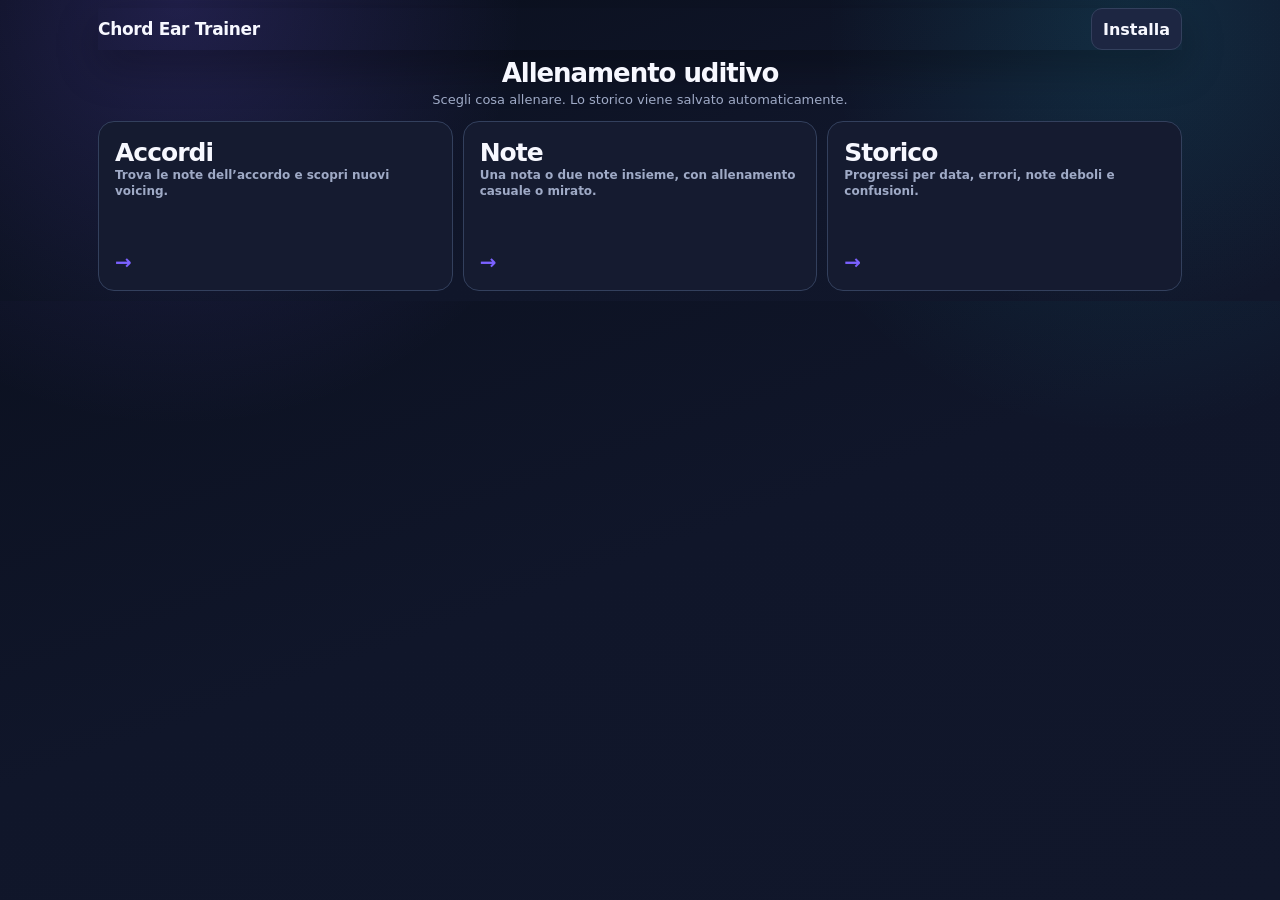
==== index.html @ 7b21bf5b "Use clean PWA manifest and standard install capture" ====
<!doctype html>
<html lang="it">
<head>
<meta charset="utf-8">
<meta name="viewport" content="width=device-width, initial-scale=1, viewport-fit=cover">
<title>Chord Ear Trainer</title>
<link rel="manifest" href="./manifest.json">
<link rel="stylesheet" href="./styles.css?v=21">
<meta name="theme-color" content="#0b0e13">
<meta name="mobile-web-app-capable" content="yes">
<meta name="apple-mobile-web-app-capable" content="yes">
<meta name="apple-mobile-web-app-status-bar-style" content="black-translucent">
<link rel="apple-touch-icon" href="./icons/icon-192.png">
<script>
window.__installPrompt = null;
window.addEventListener("beforeinstallprompt", function (event) {
  event.preventDefault();
  window.__installPrompt = event;
  window.dispatchEvent(new Event("pwa-install-ready"));
});
</script>
</head>
<body>
<main>
  <div id="updateBanner" class="update-banner" hidden>
    <span>Nuova versione disponibile</span>
    <button id="reloadApp" type="button">Aggiorna</button>
  </div>

  <div class="topbar">
    <button id="homeBtn" class="iconbtn" type="button" hidden>←</button>
    <div class="brand">Chord Ear Trainer</div>
    <div class="spacer"></div>
    <button id="installBtn" type="button" hidden>Installa</button>
  </div>

  <section id="homeScreen" class="screen active">
    <div class="home-intro">
      <h1>Allenamento uditivo</h1>
      <p>Scegli cosa allenare. Lo storico viene salvato automaticamente.</p>
    </div>
    <div class="home-grid">
      <button class="home-card" data-open="chords" type="button">
        <div><div class="big">Accordi</div><div class="small">Trova le note dell’accordo e scopri nuovi voicing.</div></div>
        <div class="arrow">→</div>
      </button>
      <button class="home-card" data-open="notes" type="button">
        <div><div class="big">Note</div><div class="small">Una nota o due note insieme, con allenamento casuale o mirato.</div></div>
        <div class="arrow">→</div>
      </button>
      <button class="home-card" data-open="history" type="button">
        <div><div class="big">Storico</div><div class="small">Progressi per data, errori, note deboli e confusioni.</div></div>
        <div class="arrow">→</div>
      </button>
    </div>
  </section>

  <section id="trainerScreen" class="screen">
    <div class="trainer-shell">
      <div class="trainer-head">
        <div class="trainer-heading">
          <div id="trainerTitle" class="mode-title">Accordi</div>
          <div id="trainerSub" class="sub">L’ottava non conta.</div>
        </div>
        <div class="trainer-head-actions">
          <button id="favoriteBtn" class="favorite-toggle" type="button" aria-label="Salva questo voicing" title="Salva questo voicing" hidden>☆</button>
          <button id="settingsBtn" class="options-toggle" type="button" aria-expanded="false">Opzioni</button>
        </div>
      </div>

      <div id="settingsPanel" class="options-drawer" hidden>
        <div class="option-section">
          <div class="option-section-title">Esercizio</div>

          <div id="chordTypeWrap" class="segmented" hidden>
            <button type="button" data-chord-task="notes" class="active">Trova le note</button>
            <button type="button" data-chord-task="identify">Riconosci accordo</button>
          </div>

          <label class="option-field">
            <span id="modeOptionLabel">Difficoltà</span>
            <select id="modeOption" aria-label="Difficoltà"></select>
          </label>

          <label class="option-field">
            <span>Metodo</span>
            <select id="trainingMethod" aria-label="Metodo">
              <option value="random">Casuale</option>
              <option value="adaptive">Adattivo</option>
              <option value="weakness">Debolezze</option>
            </select>
          </label>
        </div>

        <div class="option-section">
          <div class="option-section-title">Suono</div>
          <label class="option-field">
            <span>Timbro</span>
            <select id="timbre" aria-label="Timbro">
              <option value="piano">Piano</option>
              <option value="epiano">E-Piano</option>
              <option value="organ">Organo</option>
            </select>
          </label>

          <label class="option-field">
            <span>Registro</span>
            <select id="registerPreset">
              <option value="speaker">Speaker telefono</option>
              <option value="headphones">Cuffie</option>
              <option value="full">Completo</option>
            </select>
          </label>
        </div>

        <div id="answerOptionsSection" class="option-section">
          <div class="option-section-title">Risposta</div>
          <label class="option-field">
            <span>Notazione</span>
            <select id="notationMode">
              <option value="both">Diesis / bemolli</option>
              <option value="sharp">Diesis</option>
              <option value="flat">Bemolli</option>
            </select>
          </label>
          <label id="showLabelsRow" class="checkline"><input id="showLabels" type="checkbox" checked> Mostra nomi sui tasti</label>
          <label class="checkline"><input id="antiReference" type="checkbox" checked> Allontana esercizi consecutivi</label>
        </div>

        <div id="favoritesSection" class="option-section favorites-section" hidden>
          <div class="option-section-title favorites-title-row">
            <span>Voicing preferiti</span>
            <span id="favoritesCount" class="favorites-count">0</span>
          </div>
          <div id="favoritesList" class="favorites-list"></div>
        </div>
      </div>

      <div class="trainer-main">
        <div class="exercise-feedback" aria-live="polite">
          <div id="status" class="status"></div>
          <div id="progress" class="progress"></div>
          <div id="answer" class="answer"></div>
        </div>

        <div id="keyboardWrap" class="keyboard-wrap">
          <div id="keyboard" class="keyboard" aria-label="Tastiera cromatica">
            <button class="key white" data-pc="0" type="button"><span class="label">Do</span></button>
            <button class="key white" data-pc="2" type="button"><span class="label">Re</span></button>
            <button class="key white" data-pc="4" type="button"><span class="label">Mi</span></button>
            <button class="key white" data-pc="5" type="button"><span class="label">Fa</span></button>
            <button class="key white" data-pc="7" type="button"><span class="label">Sol</span></button>
            <button class="key white" data-pc="9" type="button"><span class="label">La</span></button>
            <button class="key white" data-pc="11" type="button"><span class="label">Si</span></button>
            <button class="key black" data-pc="1" type="button" style="left:14.285%"><span class="label">Do♯</span></button>
            <button class="key black" data-pc="3" type="button" style="left:28.57%"><span class="label">Re♯</span></button>
            <button class="key black" data-pc="6" type="button" style="left:57.14%"><span class="label">Fa♯</span></button>
            <button class="key black" data-pc="8" type="button" style="left:71.425%"><span class="label">Sol♯</span></button>
            <button class="key black" data-pc="10" type="button" style="left:85.71%"><span class="label">La♯</span></button>
          </div>
        </div>

        <div id="identifyPanel" class="identify-panel" hidden>
          <div class="identify-title">Che accordo hai sentito?</div>
          <div class="identify-grid">
            <label>Fondamentale
              <select id="rootAnswer"></select>
            </label>
            <label>Qualità
              <select id="qualityAnswer"></select>
            </label>
          </div>
          <button id="confirmChord" class="primary confirm-answer" type="button">Conferma risposta</button>
        </div>

        <div class="bottom-actions">
          <button id="nextBtn" class="next-button" type="button" disabled><span>Avanti</span><span class="action-icon">→</span></button>
          <button id="playBtn" class="listen-button" type="button"><span class="action-icon">▶</span><span>Ascolta</span></button>
        </div>
      </div>
    </div>
  </section>

  <section id="historyScreen" class="screen">
    <div class="panel">
      <div class="history-filters">
        <select id="periodFilter" aria-label="Periodo">
          <option value="7">Ultimi 7 giorni</option>
          <option value="30" selected>Ultimi 30 giorni</option>
          <option value="90">Ultimi 90 giorni</option>
          <option value="all">Tutto</option>
        </select>
        <select id="modeFilter" aria-label="Tipo">
          <option value="all">Tutte le modalità</option>
          <option value="chords">Accordi</option>
          <option value="notes">Note</option>
        </select>
        <select id="detailFilter" aria-label="Livello"><option value="all">Tutti i livelli</option></select>
      </div>

      <div class="history-tabs">
        <button class="active" data-history-tab="overview">Panoramica</button>
        <button data-history-tab="notes">Note</button>
        <button data-history-tab="chords">Accordi</button>
        <button data-history-tab="confusions">Confusioni</button>
      </div>

      <div id="historyOverview" class="history-view active">
        <div class="metrics">
          <div class="metric"><div id="mExercises" class="v">0</div><div class="l">Esercizi</div></div>
          <div class="metric"><div id="mAccuracy" class="v">—</div><div class="l">Corretti senza errori</div><div id="mTrend" class="trend neutral"></div></div>
          <div class="metric"><div id="mErrors" class="v">—</div><div class="l">Errori / esercizio</div></div>
          <div class="metric"><div id="mTime" class="v">—</div><div class="l">Prima risposta</div></div>
        </div>
        <div class="charts">
          <div class="chartbox"><div class="chart-title">Per data: esercizi corretti ed errori</div><canvas id="dailyCanvas"></canvas></div>
          <div class="chartbox"><div class="chart-title">Miglioramento · media mobile 20 esercizi</div><canvas id="movingCanvas"></canvas></div>
        </div>
      </div>

      <div id="historyNotes" class="history-view">
        <div class="split-view">
          <div class="chartbox"><div class="chart-title">Note più problematiche</div><canvas id="errorsCanvas"></canvas></div>
          <div class="stats-table" id="noteStats"></div>
        </div>
      </div>

      <div id="historyChords" class="history-view">
        <div class="stats-table" id="chordStats"></div>
      </div>

      <div id="historyConfusions" class="history-view">
        <div class="chartbox">
          <div class="chart-title">Confusioni in modalità 1 nota</div>
          <div class="chart-note">Riga = nota corretta · colonna = nota premuta per errore</div>
          <canvas id="confusionCanvas"></canvas>
        </div>
      </div>

      <div class="recent">
        <div class="recent-row head"><div>Quando</div><div>Modalità</div><div>Esito</div><div>Errori</div></div>
        <div id="recentRows"></div>
      </div>

      <div class="history-actions">
        <button id="clearHistory" class="danger" type="button">Azzera storico</button>
      </div>
    </div>
  </section>
</main>
<script type="module" src="./app.js?v=21"></script>
</body>
</html>
---- styles.css ----
:root{--bg:#0b0e13;--panel:#151a21;--panel2:#1b222c;--line:#2b3441;--text:#f5f7fb;--muted:#94a3b8;--accent:#75c8ff;--good:#45c97a;--bad:#ef6464;--white:#f7f7f4;--black:#17191e}
*{box-sizing:border-box}html,body{margin:0;min-height:100%;background:var(--bg);color:var(--text);font-family:Inter,system-ui,-apple-system,Segoe UI,Roboto,Arial,sans-serif}button,select{font:inherit;color:var(--text);background:var(--panel2);border:1px solid var(--line);border-radius:11px;min-height:42px;padding:8px 11px}button{cursor:pointer;font-weight:750}button:disabled{opacity:.38;cursor:not-allowed}button.primary{border-color:var(--accent);background:#152332}
main{max-width:1100px;margin:auto;padding-top:max(8px,env(safe-area-inset-top));padding-right:max(8px,env(safe-area-inset-right));padding-bottom:max(10px,env(safe-area-inset-bottom));padding-left:max(8px,env(safe-area-inset-left))}.topbar{display:flex;align-items:center;gap:8px;margin-bottom:8px;min-width:0}.brand{font-size:17px;font-weight:900;letter-spacing:-.02em;white-space:nowrap}.spacer{flex:1}.iconbtn{min-width:42px;padding:7px 10px}.screen{display:none}.screen.active{display:block}.panel{border:1px solid var(--line);background:var(--panel);border-radius:15px;padding:12px}
.home-intro{text-align:center;margin:8px 0 14px}.home-intro h1{font-size:26px;margin:0 0 4px;letter-spacing:-.04em}.home-intro p{color:var(--muted);font-size:13px;margin:0}.home-grid{display:grid;grid-template-columns:repeat(3,1fr);gap:10px}.home-card{min-height:170px;text-align:left;padding:16px;border-radius:16px;background:var(--panel);border:1px solid var(--line);display:flex;flex-direction:column;justify-content:space-between}.home-card .big{font-size:25px;font-weight:900;letter-spacing:-.04em}.home-card .small{color:var(--muted);font-size:12px;line-height:1.35}.home-card .arrow{font-size:20px;color:var(--accent)}
.trainer-grid{display:grid;grid-template-columns:170px minmax(0,1fr);gap:8px;align-items:stretch}.side{display:flex;flex-direction:column;gap:6px;min-width:0}.mode-title{font-size:20px;font-weight:900;line-height:1.05}.sub{font-size:11px;color:var(--muted);line-height:1.3}.controls{display:grid;grid-template-columns:1fr;gap:5px}.controls select,.controls button{width:100%;min-width:0}.status{min-height:20px;font-size:13px;font-weight:850}.status.ok{color:var(--good)}.status.bad{color:var(--bad)}.progress,.answer{font-size:10px;color:var(--muted);line-height:1.3}.keyboard-wrap{overflow:hidden;min-width:0;width:100%}.keyboard{position:relative;width:100%;height:clamp(155px,28vw,235px);display:flex;user-select:none;touch-action:manipulation}.key{appearance:none;padding:0;min-height:0}.white{flex:1;position:relative;border:1px solid #aab2bd;border-left:0;background:var(--white);border-radius:0 0 8px 8px;min-width:0}.white:first-child{border-left:1px solid #aab2bd}.black{position:absolute;top:0;z-index:5;width:9%;height:62%;background:var(--black);border:1px solid #090b0e;border-radius:0 0 7px 7px;transform:translateX(-50%)}.key.correct{background:var(--good)!important;border-color:#239651!important}.key.wrong{background:var(--bad)!important;border-color:#bf3c3c!important}.label{position:absolute;left:50%;bottom:6px;transform:translateX(-50%);color:#111827;font-size:clamp(8px,1.35vw,11px);font-weight:850;white-space:nowrap}.black .label{color:white;font-size:clamp(7px,1vw,9px)}
.history-filters{display:grid;grid-template-columns:repeat(3,1fr);gap:7px;margin-bottom:8px}.history-filters select{width:100%;min-width:0}.metrics{display:grid;grid-template-columns:repeat(4,1fr);gap:7px;margin-bottom:8px}.metric{background:var(--panel2);border:1px solid var(--line);border-radius:12px;padding:9px;min-width:0}.metric .v{font-size:20px;font-weight:900;letter-spacing:-.04em}.metric .l{font-size:10px;color:var(--muted)}.trend{font-size:11px;margin-top:2px}.trend.up{color:var(--good)}.trend.down{color:var(--bad)}.trend.neutral{color:var(--muted)}.charts{display:grid;grid-template-columns:1.25fr .9fr;gap:8px}.chartbox{background:var(--panel2);border:1px solid var(--line);border-radius:12px;padding:9px;min-width:0}.chart-title{font-size:12px;font-weight:850;margin-bottom:4px}canvas{display:block;width:100%;height:150px}.recent{margin-top:8px}.recent-row{display:grid;grid-template-columns:1.1fr .8fr .65fr .65fr;gap:6px;padding:7px 3px;border-top:1px solid var(--line);font-size:11px;align-items:center}.recent-row.head{color:var(--muted);border-top:0;font-size:10px}.empty{color:var(--muted);font-size:12px;padding:20px;text-align:center}.history-actions{display:flex;gap:6px;justify-content:flex-end;margin-top:8px}.danger{color:#ffaaaa;border-color:#6d3434}
@media(max-width:720px) and (orientation:landscape){main{padding-top:max(5px,env(safe-area-inset-top));padding-bottom:max(5px,env(safe-area-inset-bottom))}.topbar{margin-bottom:5px}.brand{font-size:14px}.topbar button{min-height:34px;padding:4px 8px;font-size:12px}.home-intro{margin:2px 0 8px}.home-intro h1{font-size:20px}.home-intro p{font-size:10px}.home-card{min-height:125px;padding:12px}.home-card .big{font-size:20px}.home-card .small{font-size:10px}.trainer-grid{grid-template-columns:132px minmax(0,1fr);gap:6px}.mode-title{font-size:16px}.sub{display:none}.controls{gap:4px}.controls select,.controls button{min-height:34px;padding:4px 6px;font-size:12px}.status{min-height:16px;font-size:12px}.progress,.answer{font-size:9px}.keyboard{height:clamp(140px,27vw,190px)}.history-filters{gap:5px;margin-bottom:5px}.history-filters select{min-height:34px;padding:4px 6px;font-size:12px}.metrics{gap:5px;margin-bottom:5px}.metric{padding:6px}.metric .v{font-size:17px}.metric .l,.trend{font-size:9px}.charts{gap:5px}.chartbox{padding:6px}.chart-title{font-size:10px}canvas{height:112px}.recent{margin-top:5px}.recent-row{padding:4px 2px;font-size:9px}.recent-row.head{font-size:8px}}
@media(max-width:620px) and (orientation:portrait){.home-grid{grid-template-columns:1fr}.home-card{min-height:120px}.trainer-grid{grid-template-columns:1fr}.controls{grid-template-columns:1fr 1fr}.keyboard{height:clamp(180px,54vw,240px)}.history-filters{grid-template-columns:1fr}.metrics{grid-template-columns:1fr 1fr}.charts{grid-template-columns:1fr}}


/* v9: training controls, analytics and backup */
.segmented,.history-tabs{display:flex;gap:5px}
.segmented button,.history-tabs button{flex:1;min-height:34px;padding:5px 7px;font-size:11px}
.segmented button.active,.history-tabs button.active{border-color:var(--accent);background:#152332}
.settings-panel{border:1px solid var(--line);border-radius:10px;padding:7px;background:#10151c;display:grid;gap:6px;font-size:10px}
.settings-panel label{display:grid;gap:3px;color:var(--muted)}
.settings-panel select{min-height:31px;padding:3px 6px;font-size:11px}
.settings-panel .checkline{display:flex;align-items:center;gap:6px;color:var(--text)}
.settings-panel input[type=checkbox]{accent-color:var(--accent)}
.identify-panel{min-height:clamp(155px,28vw,235px);border:1px solid var(--line);border-radius:12px;background:#10151c;padding:16px;display:flex;flex-direction:column;justify-content:center;gap:12px}
.identify-title{font-size:20px;font-weight:900;text-align:center}
.identify-grid{display:grid;grid-template-columns:1fr 1fr;gap:10px}
.identify-grid label{display:grid;gap:5px;color:var(--muted);font-size:11px}
.identify-grid select{width:100%}
.identify-panel>button{align-self:center;min-width:150px}
.history-tabs{margin-bottom:8px}
.history-view{display:none}.history-view.active{display:block}
.split-view{display:grid;grid-template-columns:.9fr 1.1fr;gap:8px}
.stats-table{background:var(--panel2);border:1px solid var(--line);border-radius:12px;padding:8px;overflow:auto;max-height:230px}
.stat-row{display:grid;grid-template-columns:1.2fr .8fr .8fr .8fr;gap:6px;padding:6px 4px;border-top:1px solid var(--line);font-size:10px;align-items:center}
.stat-row.head{border-top:0;color:var(--muted);position:sticky;top:0;background:var(--panel2);z-index:1}
.stat-row .badnum{color:var(--bad)}.stat-row .goodnum{color:var(--good)}
.chart-note{font-size:9px;color:var(--muted);margin-bottom:4px}
.update-banner{position:fixed;z-index:50;left:50%;bottom:max(12px,env(safe-area-inset-bottom));transform:translateX(-50%);display:flex;align-items:center;gap:10px;background:#18212b;border:1px solid var(--accent);padding:8px 10px;border-radius:12px;box-shadow:0 8px 30px #0008;font-size:11px}
.update-banner[hidden]{display:none}
.update-banner button{min-height:32px;padding:4px 8px}
.keyboard.hide-labels .label{display:none}
.history-actions{flex-wrap:wrap}
@media(max-width:720px) and (orientation:landscape){
  .segmented button,.history-tabs button{min-height:29px;font-size:9px;padding:3px 5px}
  .settings-panel{padding:5px;gap:4px}
  .identify-panel{min-height:clamp(140px,27vw,190px);padding:10px;gap:8px}
  .identify-title{font-size:16px}.identify-grid{gap:6px}.identify-grid select{min-height:34px;padding:4px 6px;font-size:11px}
  .split-view{gap:5px}.stats-table{max-height:165px;padding:5px}
  .stat-row{padding:4px 2px;font-size:8px}
  .history-tabs{margin-bottom:5px}
}
@media(max-width:620px) and (orientation:portrait){
  .split-view{grid-template-columns:1fr}
  .identify-panel{min-height:200px}
}


/* v12: trainer focused on Listen -> Keyboard -> Next */
.trainer-shell{
  position:relative;
  border:1px solid var(--line);
  background:var(--panel);
  border-radius:16px;
  padding:10px;
  overflow:visible;
}
.trainer-head{
  display:flex;
  align-items:center;
  justify-content:space-between;
  gap:10px;
  min-height:42px;
  margin-bottom:8px;
}
.trainer-heading{min-width:0}
.trainer-heading .mode-title{font-size:20px}
.trainer-heading .sub{margin-top:2px}
.options-toggle{
  min-height:36px;
  padding:6px 11px;
  flex:0 0 auto;
  background:#10161e;
}
.options-toggle[aria-expanded="true"]{
  border-color:var(--accent);
  background:#152332;
}
.options-drawer{
  position:absolute;
  z-index:30;
  top:56px;
  right:10px;
  width:min(430px,calc(100% - 20px));
  max-height:min(72vh,430px);
  overflow:auto;
  padding:10px;
  border:1px solid #3a4655;
  border-radius:14px;
  background:#10151c;
  box-shadow:0 18px 48px #000b;
}
.options-drawer[hidden]{display:none!important}
.option-section{
  display:grid;
  grid-template-columns:1fr 1fr;
  gap:7px;
  padding:9px 0;
  border-top:1px solid var(--line);
}
.option-section:first-child{border-top:0;padding-top:0}
.option-section:last-child{padding-bottom:0}
.option-section-title{
  grid-column:1/-1;
  font-size:10px;
  font-weight:900;
  text-transform:uppercase;
  letter-spacing:.08em;
  color:var(--muted);
}
.option-field{
  display:grid;
  gap:4px;
  min-width:0;
}
.option-field>span{
  font-size:10px;
  color:var(--muted);
}
.option-field select{
  width:100%;
  min-width:0;
  min-height:36px;
  padding:5px 8px;
  font-size:12px;
}
.option-section .segmented{
  grid-column:1/-1;
}
.option-section .checkline{
  min-height:34px;
  display:flex;
  align-items:center;
  gap:7px;
  font-size:11px;
}
.option-section .checkline input{
  accent-color:var(--accent);
}
.trainer-main{
  display:grid;
  gap:8px;
}
.primary-actions{
  display:grid;
  grid-template-columns:minmax(110px,.85fr) minmax(150px,1.25fr) minmax(110px,.85fr);
  gap:8px;
  align-items:stretch;
}
.listen-button,.next-button{
  min-height:54px;
  border-radius:13px;
  display:flex;
  align-items:center;
  justify-content:center;
  gap:8px;
  font-size:15px;
  font-weight:900;
  letter-spacing:-.01em;
}
.listen-button{
  border-color:var(--accent);
  background:#132536;
}
.listen-button:active{transform:translateY(1px)}
.next-button{
  background:#17231d;
  border-color:#355f46;
}
.next-button:not(:disabled){color:#e9fff1;border-color:var(--good);background:#173123}
.next-button:disabled{background:#14191f;border-color:var(--line)}
.action-icon{font-size:17px;line-height:1}
.exercise-feedback{
  min-width:0;
  border:1px solid var(--line);
  border-radius:13px;
  background:#10151c;
  padding:7px 10px;
  display:flex;
  flex-direction:column;
  align-items:center;
  justify-content:center;
  text-align:center;
}
.exercise-feedback .status{
  min-height:18px;
  font-size:13px;
}
.exercise-feedback .progress,
.exercise-feedback .answer{
  font-size:10px;
  line-height:1.25;
}
.trainer-main .keyboard-wrap{
  border-radius:12px;
  overflow:hidden;
}
.trainer-main .keyboard{
  height:clamp(185px,31vw,270px);
}
.trainer-main .identify-panel{
  min-height:clamp(185px,31vw,270px);
}
.confirm-answer{min-width:180px}
#showLabelsRow[hidden]{display:none!important}

@media(max-width:760px) and (orientation:landscape){
  .trainer-shell{
    padding:6px;
    border-radius:12px;
  }
  .trainer-head{
    min-height:32px;
    margin-bottom:5px;
  }
  .trainer-heading .mode-title{font-size:16px}
  .trainer-heading .sub{display:none}
  .options-toggle{
    min-height:30px;
    padding:4px 8px;
    font-size:10px;
  }
  .options-drawer{
    top:41px;
    right:6px;
    width:min(390px,calc(100% - 12px));
    max-height:calc(100vh - 56px);
    padding:8px;
    border-radius:11px;
  }
  .option-section{gap:5px;padding:7px 0}
  .option-field>span,.option-section-title{font-size:8px}
  .option-field select{min-height:31px;padding:3px 6px;font-size:10px}
  .option-section .checkline{min-height:28px;font-size:9px}
  .segmented button{min-height:30px;font-size:9px}
  .trainer-main{gap:5px}
  .primary-actions{
    grid-template-columns:minmax(95px,.8fr) minmax(135px,1.25fr) minmax(95px,.8fr);
    gap:5px;
  }
  .listen-button,.next-button{
    min-height:42px;
    padding:5px 8px;
    font-size:12px;
    border-radius:10px;
  }
  .action-icon{font-size:14px}
  .exercise-feedback{
    padding:4px 7px;
    border-radius:10px;
  }
  .exercise-feedback .status{min-height:15px;font-size:11px}
  .exercise-feedback .progress,.exercise-feedback .answer{font-size:8px}
  .trainer-main .keyboard{height:clamp(145px,26vw,195px)}
  .trainer-main .identify-panel{min-height:clamp(145px,26vw,195px)}
}
@media(max-width:620px) and (orientation:portrait){
  .trainer-shell{padding:8px}
  .trainer-head{margin-bottom:7px}
  .primary-actions{
    grid-template-columns:1fr 1fr;
  }
  .exercise-feedback{
    grid-column:1/-1;
    grid-row:2;
    min-height:52px;
  }
  .listen-button{grid-column:1}
  .next-button{grid-column:2}
  .trainer-main .keyboard{height:clamp(210px,58vw,290px)}
  .options-drawer{
    top:56px;
    right:8px;
    width:calc(100% - 16px);
    max-height:70vh;
  }
}


/* v13: chord-first color system, thumb-right listen, voicing favorites */
:root{
  --bg:#0a0f1f;
  --panel:#151b30;
  --panel2:#1d2642;
  --line:#33405d;
  --text:#f7f8ff;
  --muted:#9faac6;
  --accent:#7b61ff;
  --accent2:#22d3ee;
  --accent3:#ffb45f;
  --good:#45d98c;
  --bad:#ff6978;
}
html,body{
  background:
    radial-gradient(circle at 14% 0%,rgba(123,97,255,.20),transparent 30%),
    radial-gradient(circle at 88% 8%,rgba(34,211,238,.12),transparent 26%),
    linear-gradient(160deg,#090e1b,#10162a 58%,#11172b);
}
.topbar,.trainer-shell,.panel{
  box-shadow:0 16px 42px rgba(0,0,0,.28);
}
.trainer-shell{
  border-color:rgba(123,97,255,.22);
  background:linear-gradient(160deg,rgba(21,27,48,.97),rgba(13,18,34,.97));
}
.trainer-head-actions{
  display:flex;
  align-items:center;
  gap:6px;
}
.favorite-toggle{
  min-width:40px;
  width:40px;
  min-height:36px;
  padding:4px;
  font-size:22px;
  line-height:1;
  color:#c9c2ff;
  background:rgba(123,97,255,.10);
  border-color:rgba(123,97,255,.30);
}
.favorite-toggle.saved{
  color:#ffd36b;
  background:rgba(255,190,70,.12);
  border-color:rgba(255,190,70,.40);
  text-shadow:0 0 16px rgba(255,211,107,.45);
}
.options-toggle{
  background:rgba(255,255,255,.045);
  border-color:rgba(255,255,255,.10);
}
.options-toggle[aria-expanded="true"]{
  background:rgba(123,97,255,.15);
  border-color:rgba(123,97,255,.45);
}
.options-drawer{
  background:rgba(12,18,34,.98);
  border-color:rgba(123,97,255,.28);
  box-shadow:0 22px 60px rgba(0,0,0,.55);
}
.option-section-title{color:#aab4d2}
.segmented button.active{
  background:linear-gradient(135deg,rgba(123,97,255,.24),rgba(34,211,238,.08));
  border-color:rgba(123,97,255,.55);
}
.primary-actions{
  grid-template-columns:minmax(105px,.78fr) minmax(150px,1.05fr) minmax(135px,1.17fr);
}
.next-button{
  grid-column:1;
  grid-row:1;
}
.exercise-feedback{
  grid-column:2;
  grid-row:1;
  background:rgba(8,13,26,.52);
  border-color:rgba(255,255,255,.08);
}
.listen-button{
  grid-column:3;
  grid-row:1;
  min-height:58px;
  font-size:17px;
  border:0;
  color:white;
  background:linear-gradient(135deg,#725cff 0%,#536fff 50%,#22cfe7 100%);
  box-shadow:0 12px 28px rgba(78,91,255,.32);
}
.listen-button:active{transform:translateY(1px) scale(.995)}
.next-button:not(:disabled){
  background:linear-gradient(135deg,rgba(69,217,140,.22),rgba(16,48,37,.88));
  border-color:rgba(69,217,140,.48);
}
.keyboard-wrap{
  padding:6px;
  border:1px solid rgba(123,97,255,.16);
  border-radius:14px;
  background:linear-gradient(180deg,rgba(255,255,255,.035),rgba(255,255,255,.015));
}
.white{
  background:linear-gradient(180deg,#fff,#f3f5fb 72%,#e8ecf6);
}
.black{
  background:linear-gradient(180deg,#31384c,#151923 78%);
  box-shadow:0 7px 14px rgba(0,0,0,.28);
}
.key.correct{
  background:linear-gradient(180deg,#83efb9,#45d98c)!important;
}
.key.wrong{
  background:linear-gradient(180deg,#ff9ba7,#ff6978)!important;
}
.favorites-section{
  grid-template-columns:1fr;
}
.favorites-title-row{
  display:flex;
  align-items:center;
  justify-content:space-between;
}
.favorites-count{
  display:inline-flex;
  min-width:20px;
  height:20px;
  align-items:center;
  justify-content:center;
  padding:0 6px;
  border-radius:999px;
  background:rgba(123,97,255,.18);
  color:#d7d1ff;
}
.favorites-list{
  display:grid;
  gap:5px;
}
.favorite-row{
  display:grid;
  grid-template-columns:34px minmax(0,1fr) 30px;
  gap:7px;
  align-items:center;
  padding:6px;
  border:1px solid rgba(255,255,255,.08);
  border-radius:10px;
  background:rgba(255,255,255,.035);
}
.favorite-play,.favorite-remove{
  min-height:30px;
  height:30px;
  padding:0;
  border-radius:9px;
}
.favorite-play{
  color:#d8d3ff;
  border-color:rgba(123,97,255,.30);
  background:rgba(123,97,255,.10);
}
.favorite-remove{
  color:#ff9da8;
  border-color:rgba(255,105,120,.18);
  background:transparent;
}
.favorite-copy{min-width:0}
.favorite-name{
  font-size:11px;
  font-weight:850;
  overflow:hidden;
  white-space:nowrap;
  text-overflow:ellipsis;
}
.favorite-meta{
  margin-top:2px;
  color:var(--muted);
  font-size:8px;
  overflow:hidden;
  white-space:nowrap;
  text-overflow:ellipsis;
}
.favorite-empty{
  padding:8px 4px;
  color:var(--muted);
  font-size:9px;
  line-height:1.35;
}

@media(max-width:760px) and (orientation:landscape){
  .primary-actions{
    grid-template-columns:minmax(88px,.68fr) minmax(122px,.92fr) minmax(128px,1.20fr);
  }
  .listen-button{
    min-height:46px;
    font-size:14px;
  }
  .favorite-toggle{
    width:34px;
    min-width:34px;
    min-height:30px;
    font-size:18px;
  }
}
@media(max-width:620px) and (orientation:portrait){
  .primary-actions{
    grid-template-columns:1fr 1.25fr;
  }
  .next-button{
    grid-column:1;
    grid-row:1;
  }
  .listen-button{
    grid-column:2;
    grid-row:1;
  }
  .exercise-feedback{
    grid-column:1/-1;
    grid-row:2;
  }
}


/* v16: keep the previous trainer unchanged; only move the two primary buttons below */
.trainer-main > .exercise-feedback{
  margin-bottom:7px;
}
.bottom-actions{
  display:grid;
  grid-template-columns:minmax(105px,.78fr) minmax(135px,1.17fr);
  gap:8px;
  margin-top:7px;
  align-items:stretch;
}
.bottom-actions .next-button,
.bottom-actions .listen-button{
  grid-column:auto;
  grid-row:auto;
  width:100%;
  max-width:none;
  min-height:58px;
  border-radius:13px;
}
.bottom-actions .next-button{
  justify-self:stretch;
}
.bottom-actions .listen-button{
  justify-self:stretch;
}
@media(max-width:760px) and (orientation:landscape){
  .trainer-main > .exercise-feedback{margin-bottom:5px}
  .bottom-actions{
    grid-template-columns:minmax(88px,.68fr) minmax(128px,1.20fr);
    gap:5px;
    margin-top:5px;
  }
  .bottom-actions .next-button,
  .bottom-actions .listen-button{
    min-height:46px;
  }
}
@media(max-width:620px) and (orientation:portrait){
  .bottom-actions{
    grid-template-columns:1fr 1.25fr;
  }
}


/* v17: mobile fix from real-device screenshot */
#identifyPanel{
  display:none!important;
}
#chordTypeWrap{
  display:none!important;
}
[hidden]{
  display:none!important;
}
.trainer-main > .exercise-feedback{
  order:0!important;
  display:flex!important;
  min-height:54px;
  margin:0 0 7px!important;
}
#keyboardWrap{
  order:1!important;
}
.bottom-actions{
  order:2!important;
  display:grid!important;
  grid-template-columns:minmax(0,.78fr) minmax(0,1.17fr)!important;
  width:100%!important;
  gap:8px!important;
  margin:7px 0 0!important;
  align-items:stretch!important;
}
.bottom-actions > #nextBtn{
  grid-column:1!important;
  grid-row:1!important;
  width:100%!important;
  max-width:none!important;
  min-height:58px!important;
  margin:0!important;
}
.bottom-actions > #playBtn{
  grid-column:2!important;
  grid-row:1!important;
  width:100%!important;
  max-width:none!important;
  min-height:58px!important;
  margin:0!important;
}
@media(max-width:760px) and (orientation:landscape){
  .trainer-main > .exercise-feedback{
    min-height:42px!important;
    margin-bottom:5px!important;
  }
  .bottom-actions{
    grid-template-columns:minmax(0,.72fr) minmax(0,1.28fr)!important;
    gap:6px!important;
    margin-top:5px!important;
  }
  .bottom-actions > #nextBtn,
  .bottom-actions > #playBtn{
    min-height:46px!important;
  }
}
@media(max-width:620px) and (orientation:portrait){
  .trainer-main > .exercise-feedback{
    min-height:58px!important;
    margin-bottom:8px!important;
  }
  .bottom-actions{
    grid-template-columns:minmax(0,.74fr) minmax(0,1.26fr)!important;
    gap:8px!important;
    margin-top:8px!important;
  }
  .bottom-actions > #nextBtn,
  .bottom-actions > #playBtn{
    min-height:64px!important;
    border-radius:16px!important;
  }
  .bottom-actions > #playBtn{
    font-size:18px!important;
  }
}


/* v19: press-and-hold Listen */
.listen-button{
  touch-action:none;
  user-select:none;
  -webkit-user-select:none;
  -webkit-touch-callout:none;
}
.listen-button.holding{
  transform:translateY(1px) scale(.99);
  filter:brightness(1.10);
  box-shadow:0 0 0 2px rgba(124,97,255,.25),0 12px 30px rgba(78,91,255,.38);
}
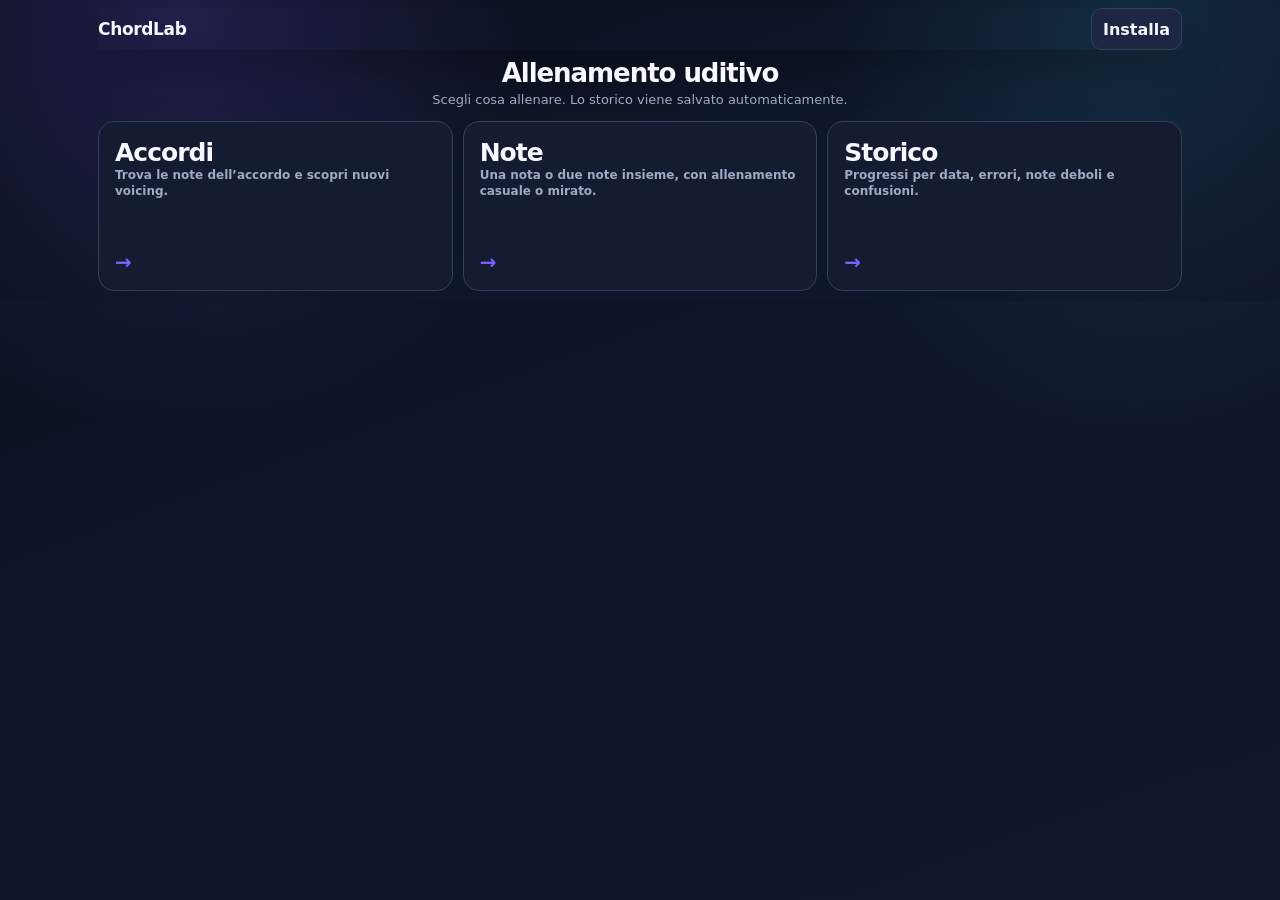
==== commit 95419036: "Use ChordLab canonical PWA metadata" ====
--- a/index.html
+++ b/index.html
@@ -3,22 +3,15 @@
 <head>
 <meta charset="utf-8">
 <meta name="viewport" content="width=device-width, initial-scale=1, viewport-fit=cover">
-<title>Chord Ear Trainer</title>
-<link rel="manifest" href="./manifest.json">
-<link rel="stylesheet" href="./styles.css?v=21">
+<title>ChordLab</title>
+<link rel="canonical" href="https://riccig98.github.io/music/">
+<link rel="manifest" href="/music/manifest.webmanifest">
+<link rel="stylesheet" href="./styles.css?v=22">
 <meta name="theme-color" content="#0b0e13">
 <meta name="mobile-web-app-capable" content="yes">
 <meta name="apple-mobile-web-app-capable" content="yes">
 <meta name="apple-mobile-web-app-status-bar-style" content="black-translucent">
 <link rel="apple-touch-icon" href="./icons/icon-192.png">
-<script>
-window.__installPrompt = null;
-window.addEventListener("beforeinstallprompt", function (event) {
-  event.preventDefault();
-  window.__installPrompt = event;
-  window.dispatchEvent(new Event("pwa-install-ready"));
-});
-</script>
 </head>
 <body>
 <main>
@@ -29,7 +22,7 @@
 
   <div class="topbar">
     <button id="homeBtn" class="iconbtn" type="button" hidden>←</button>
-    <div class="brand">Chord Ear Trainer</div>
+    <div class="brand">ChordLab</div>
     <div class="spacer"></div>
     <button id="installBtn" type="button" hidden>Installa</button>
   </div>
@@ -248,6 +241,6 @@
     </div>
   </section>
 </main>
-<script type="module" src="./app.js?v=21"></script>
+<script type="module" src="./app.js?v=22"></script>
 </body>
 </html>
